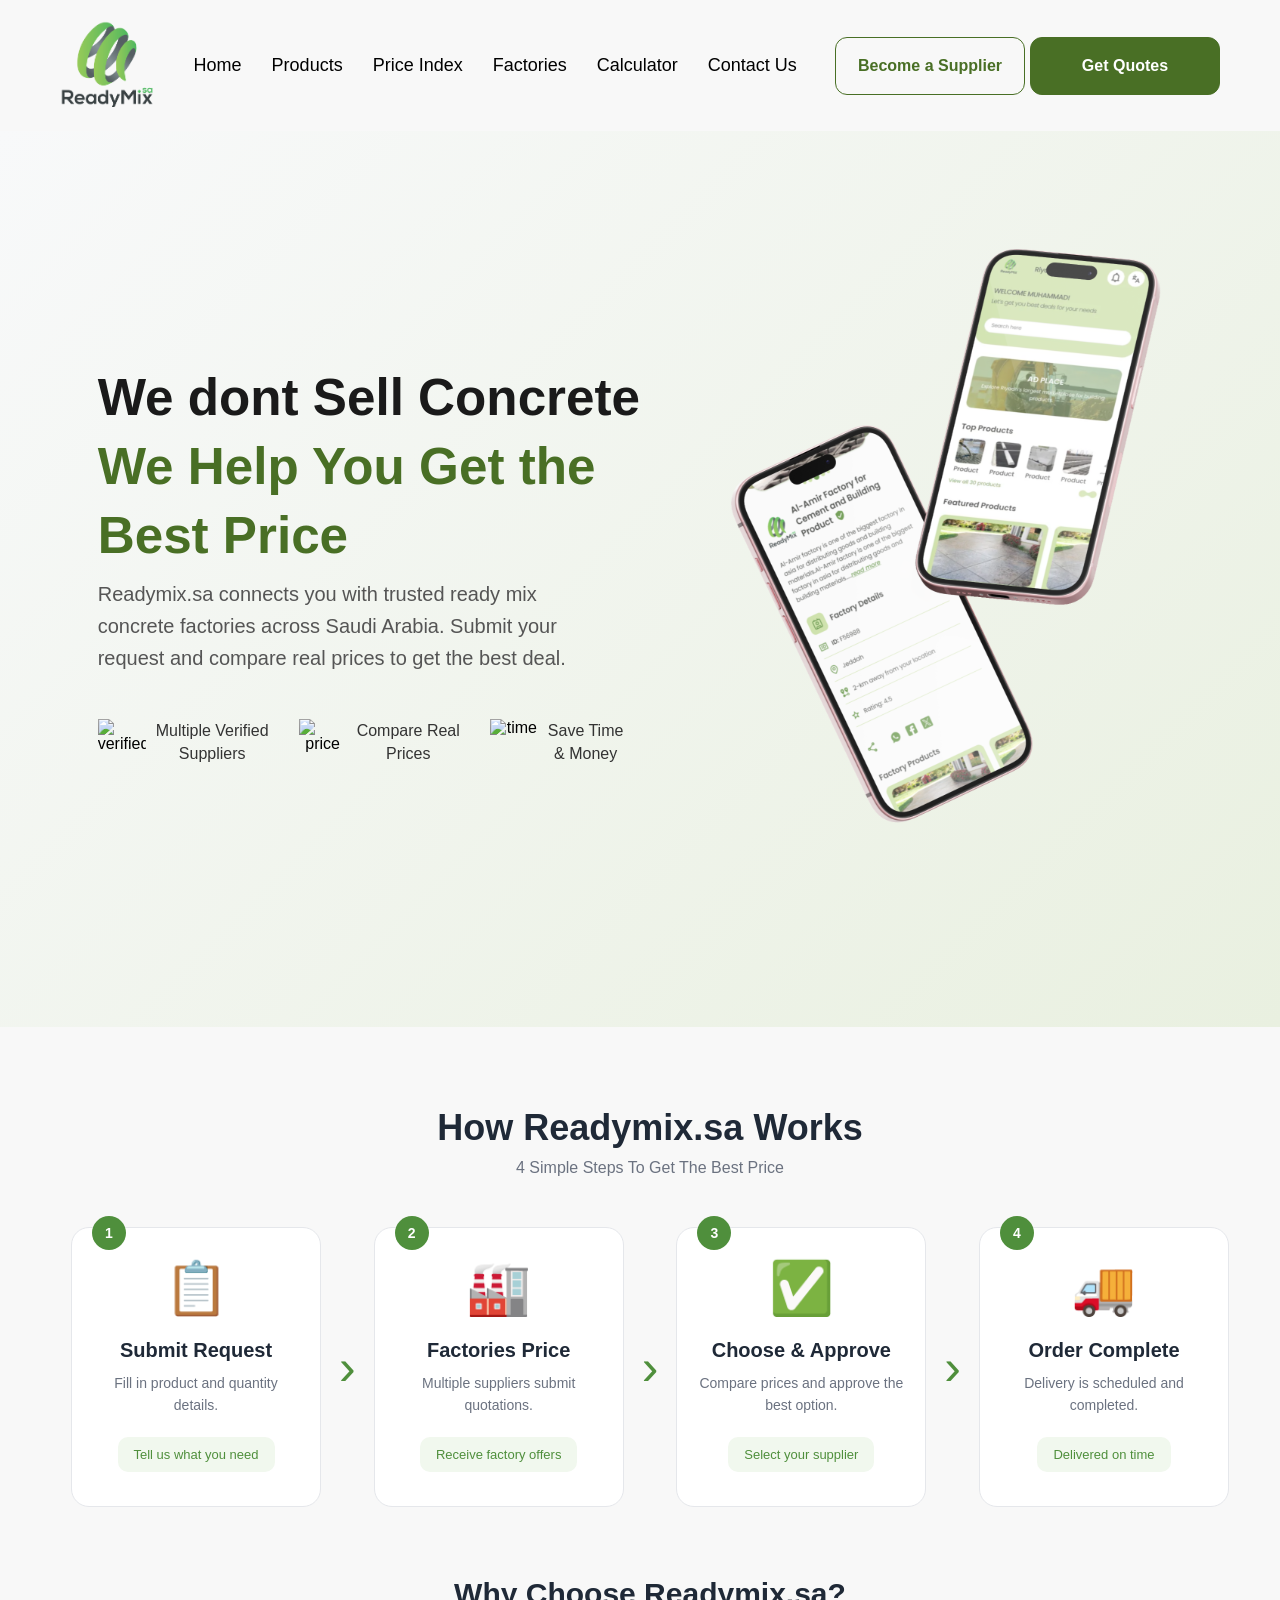
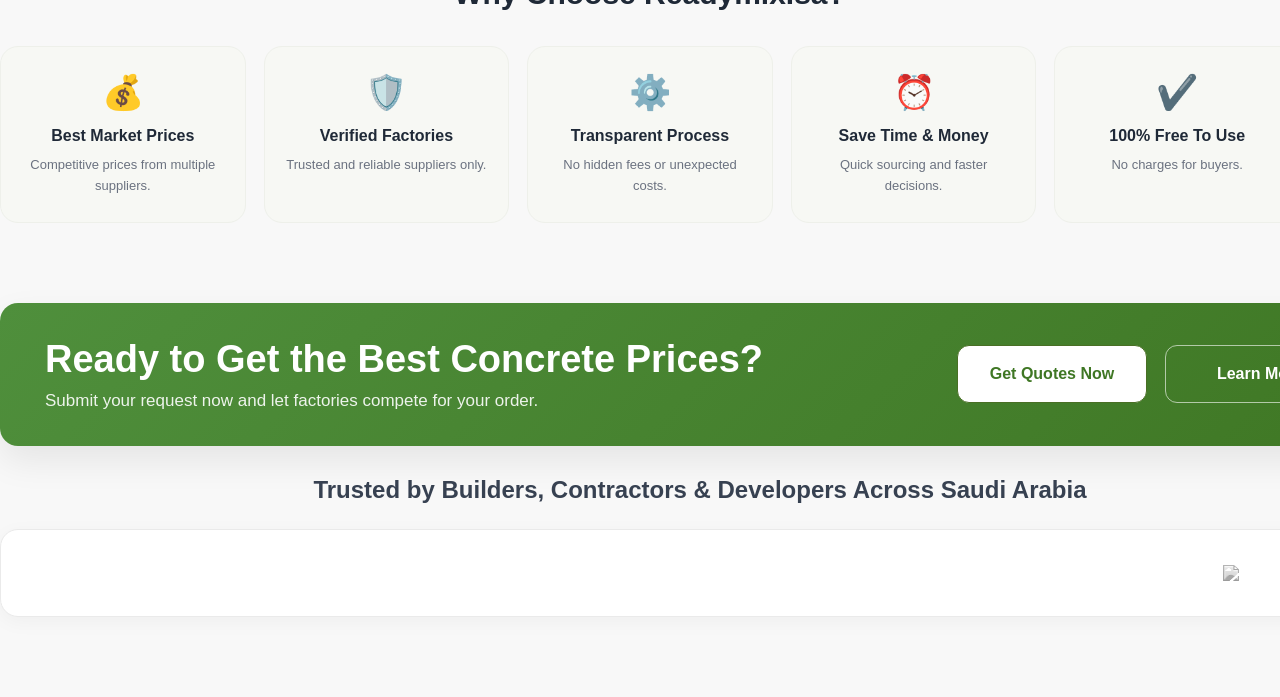
==== index.html @ 7a4d3a3d "First Version" ====
<!doctype html>
<html lang="en">
  <head>
    <meta charset="UTF-8" />
    <meta name="viewport" content="width=device-width, initial-scale=1.0" />
    <title>ReadyMix.sa</title>
    <link rel="stylesheet" href="style.css" />
  </head>
  <body>
    <header>
      <nav>
        <div class="main-nav">
          <div class="logo">
            <img src="readymix.png" class="logo-img" alt="ReadyMix Logo" />
          </div>
          <ul class="nav-links">
            <li><a href="#home">Home</a></li>
            <li><a href="#about">Products</a></li>
            <li><a href="#services">Price Index</a></li>
            <li><a href="#contact">Factories</a></li>
            <li><a href="#contact">Calculator</a></li>
            <li><a href="#contact">Contact Us</a></li>
          </ul>
          <div class="nav-buttons">
            <button class="supplier-btn btn">Become a Supplier</button>
            <button class="quote-btn btn">Get Quotes</button>
          </div>
        </div>
      </nav>
    </header>
    <section class="hero-sec">
      <div class="hero-main">
        <!-- Left Side -->
        <div class="hero-content">
          <h1>We dont Sell Concrete</h1>
          <h1>We Help You Get the</h1>
          <h1>Best Price</h1>
          <p>
            Readymix.sa connects you with trusted ready mix <br />
            concrete factories across Saudi Arabia. Submit your <br />
            request and compare real prices to get the best deal.
          </p>

          <!-- Icons yahan move kiye -->
          <div class="icon-text">
            <div class="icon-texts">
              <img
                width="48"
                height="48"
                src="https://img.icons8.com/color/48/verified-account--v1.png"
                alt="verified"
              />
              <h4>Multiple Verified <br />Suppliers</h4>
            </div>

            <div class="icon-texts">
              <img
                width="48"
                height="48"
                src="https://img.icons8.com/forma-light-filled/24/price-tag.png"
                alt="price"
              />
              <h4>Compare Real <br />Prices</h4>
            </div>

            <div class="icon-texts sec-left">
              <img
                width="48"
                height="48"
                src="https://img.icons8.com/ios-filled/50/time.png"
                alt="time"
              />
              <h4>Save Time <br />& Money</h4>
            </div>
          </div>
        </div>

        <!-- Right Side -->
        <div class="hero-pic">
          <img src="iPhone-15-Mockup.svg" alt="picture" />
        </div>
      </div>
    </section>
  
<section class="work-section">

    <div class="section-title">
        <h2>How Readymix.sa Works</h2>
        <p>4 Simple Steps To Get The Best Price</p>
    </div>

    <div class="steps-wrapper">

        <div class="step-card">
            <span class="step-number">1</span>

            <div class="step-icon">📋</div>

            <h3>Submit Request</h3>

            <p>
                Fill in product and quantity details.
            </p>

            <div class="step-tag">
                Tell us what you need
            </div>
        </div>

        <div class="arrow">›</div>

        <div class="step-card">
            <span class="step-number">2</span>

            <div class="step-icon">🏭</div>

            <h3>Factories Price</h3>

            <p>
                Multiple suppliers submit quotations.
            </p>

            <div class="step-tag">
                Receive factory offers
            </div>
        </div>

        <div class="arrow">›</div>

        <div class="step-card">
            <span class="step-number">3</span>

            <div class="step-icon">✅</div>

            <h3>Choose & Approve</h3>

            <p>
                Compare prices and approve the best option.
            </p>

            <div class="step-tag">
                Select your supplier
            </div>
        </div>

        <div class="arrow">›</div>

        <div class="step-card">
            <span class="step-number">4</span>

            <div class="step-icon">🚚</div>

            <h3>Order Complete</h3>

            <p>
                Delivery is scheduled and completed.
            </p>

            <div class="step-tag">
                Delivered on time
            </div>
        </div>

    </div>

    <div class="why-title">
        <h2>Why Choose Readymix.sa?</h2>
    </div>

    <div class="features-wrapper">

        <div class="feature-card">
            <div class="feature-icon">💰</div>
            <h4>Best Market Prices</h4>
            <p>Competitive prices from multiple suppliers.</p>
        </div>

        <div class="feature-card">
            <div class="feature-icon">🛡️</div>
            <h4>Verified Factories</h4>
            <p>Trusted and reliable suppliers only.</p>
        </div>

        <div class="feature-card">
            <div class="feature-icon">⚙️</div>
            <h4>Transparent Process</h4>
            <p>No hidden fees or unexpected costs.</p>
        </div>

        <div class="feature-card">
            <div class="feature-icon">⏰</div>
            <h4>Save Time & Money</h4>
            <p>Quick sourcing and faster decisions.</p>
        </div>

        <div class="feature-card">
            <div class="feature-icon">✔️</div>
            <h4>100% Free To Use</h4>
            <p>No charges for buyers.</p>
        </div>

    </div>

</section>


<section class="cta-section">

    <div class="cta-box">

        <div class="cta-content">
            <h2>Ready to Get the Best Concrete Prices?</h2>
            <p>
                Submit your request now and let factories compete for your order.
            </p>
        </div>

        <div class="cta-buttons">
            <a href="#" class="btn btn-primary">Get Quotes Now</a>
            <a href="#" class="btn btn-secondary">Learn More</a>
        </div>

    </div>

</section>


<section class="trusted-section">

    <h3>
        Trusted by Builders, Contractors & Developers Across Saudi Arabia
    </h3>

    <div class="brands-box">

        <div class="brand">
            <img src="https://encrypted-tbn0.gstatic.com/images?q=tbn:ANd9GcS13e_h9AqM0HFw5MCdANuKCH2A_4uSfmGEoQ&s" alt="">
        </div>

        <div class="brand">
            <img src="https://images.seeklogo.com/logo-png/61/1/saudi-real-estate-development-fund-logo-png_seeklogo-618331.png" alt="">
        </div>

        <div class="brand">
            <img src="https://encrypted-tbn0.gstatic.com/images?q=tbn:ANd9GcTSb2p3qpDnYirjs_5rP3ldQCaDVnIPJVdYmw&s" alt="">
        </div>

        <div class="brand">
            <img src="https://i.pinimg.com/736x/08/4a/81/084a8132f847678bca70559708e60f66.jpg" alt="">
        </div>

        <div class="brand">
            <img src="https://encrypted-tbn0.gstatic.com/images?q=tbn:ANd9GcSC-v6YUYNw_VxsEtjPanyEe0KlYp-mmCzNjNHKqCQebA&s=10 alt="">
        </div>

    </div>

</section>

  </body>

</html>
---- style.css ----
* {
  margin: 0;
  padding: 0;
  box-sizing: border-box;
}

body {
  font-family: Arial, Helvetica, sans-serif;
}

/* Header */
.logo-img {
  height: 87px;
}
.main-nav {
  display: flex;
  justify-content: space-between;
  align-items: center;
  max-width: 1200px;
  margin: 0 auto;
  padding: 20px;
}
.nav-links {
  display: flex;
  gap: 30px;
  list-style: none;
  align-items: center;
}
.nav-links li a {
  text-decoration: none;
  color: black;
  font-size: 18px;
  font-weight: 500;
  transition: color 0.3s ease;
}
.nav-links li a:hover {
  color: #496f25;
}
.btn {
  padding: 10px 20px;
  border-radius: 8px;
  border: 1px solid #496f25;
  cursor: pointer;
  font-size: 16px;
}
.supplier-btn {
  background: transparent;
  color: #496f25;
  
}
.quote-btn {
  background: #496f25;
  color: white;
}
.nav-buttons{
  display: flex;
  gap: 5px;
}
/* Hero */
.hero-sec {
  background: linear-gradient(135deg, #f8f9fa 0%, #e9f0e0 100%);
  padding: 100px 20px 120px;
  min-height: 700px;
}

.hero-main {
  margin: 0 auto;
  display: grid;
  grid-template-columns: 1fr 1fr;
  /* gap: 60px; */
  align-items: center;
  justify-content: center;
}

/* Left Side */
.hero-content h1 {
  font-size: 3.2rem;
  line-height: 1.05;
  margin-bottom: 15px;
  color: #1a1a1a;
   margin-left: auto;
  
}

.hero-content h1:nth-child(2),
.hero-content h1:nth-child(3) {
  color: #496f25;
}

.hero-content p {
  font-size: 1.25rem;
  line-height: 1.6;
  color: #555;
  margin-bottom: 45px;
  margin-left: auto;
  
}
.hero-content {
   margin-left: auto;
}

/* Icon Section */
.icon-text {
  display: flex;
  align-items: center;
  gap: 30px;
  text-align: center;
}

.icon-texts {
  display: flex;
  align-items: center;
  gap: 10px;
  
  text-align: center;
}

.icon-texts img {
  width: 48px;
  height: 48px;
  flex-shrink: 0;
}

.sec-left {
  margin-left: 0;
}

.icon-text h4 {
  
  line-height: 1.4;
  color: #333;
  font-weight: 500;
}

/* Right Side - Image */
.hero-pic {
  position: relative;
  display: flex;
  justify-content: center;
}

.hero-pic img {
  max-width: 100%;
  height: auto;
  border-radius: 30px;
}

body{
    font-family:Inter,sans-serif;
    background:#ffffff;
}

.work-section{
    width:1300px;
    margin:80px auto;
}

.section-title{
    text-align:center;
    margin-bottom:50px;
}

.section-title h2{
    font-size:36px;
    color:#1f2937;
    margin-bottom:10px;
}

.section-title p{
    color:#6b7280;
    font-size:16px;
}

.steps-wrapper{
    display:flex;
    justify-content:center;
    align-items:center;
    gap:18px;
    margin-bottom:70px;
}

.step-card{
    width:250px;
    min-height:280px;
    background:#fff;
    border:1px solid #e5e7eb;
    border-radius:18px;
    padding:30px 20px;
    text-align:center;
    position:relative;
    transition:.2s ease;
}

.step-card:hover{
    box-shadow:0 8px 20px rgba(0,0,0,.05);
}

.step-number{
    position:absolute;
    top:-12px;
    left:20px;

    width:34px;
    height:34px;

    border-radius:50%;
    background:#4f8f3c;
    color:#fff;

    display:flex;
    align-items:center;
    justify-content:center;

    font-size:14px;
    font-weight:600;
}

.step-icon{
    font-size:52px;
    margin-bottom:20px;
}

.step-card h3{
    font-size:20px;
    margin-bottom:10px;
    color:#1f2937;
}

.step-card p{
    font-size:14px;
    color:#6b7280;
    line-height:1.6;
    margin-bottom:20px;
}

.step-tag{
    display:inline-block;
    background:#f1f8ee;
    color:#4f8f3c;
    padding:10px 16px;
    border-radius:10px;
    font-size:13px;
    font-weight:500;
}

.arrow{
    font-size:50px;
    color:#4f8f3c;
    font-weight:300;
}

.why-title{
    text-align:center;
    margin-bottom:35px;
}

.why-title h2{
    font-size:30px;
    color:#1f2937;
}

.features-wrapper{
    display:flex;
    gap:18px;
}

.feature-card{
    flex:1;
    background:#f7f8f4;
    border-radius:18px;
    padding:25px 20px;
    text-align:center;
    border:1px solid #eef0ea;
    transition:.2s ease;
}

.feature-card:hover{
    box-shadow:0 6px 15px rgba(0,0,0,.04);
}

.feature-icon{
    font-size:34px;
    margin-bottom:15px;
}

.feature-card h4{
    font-size:16px;
    color:#1f2937;
    margin-bottom:10px;
}

.feature-card p{
    font-size:13px;
    color:#6b7280;
    line-height:1.6;
}
*{
    margin:0;
    padding:0;
    box-sizing:border-box;
}

body{
    font-family:Inter,sans-serif;
    background:#f8f8f8;
}

/* 
   CTA SECTION
 */

.cta-section{
    width:1400px;
    margin:80px auto 30px;
}

.cta-box{
    background:linear-gradient(
        135deg,
        #4f8f3c 0%,
        #3f7724 100%
    );

    border-radius:18px;

    padding:35px 45px;

    display:flex;
    justify-content:space-between;
    align-items:center;

    box-shadow:0 15px 35px rgba(0,0,0,.08);
}

.cta-content h2{
    color:#fff;
    font-size:38px;
    font-weight:700;
    margin-bottom:10px;
}

.cta-content p{
    color:rgba(255,255,255,.9);
    font-size:17px;
}

.cta-buttons{
    display:flex;
    gap:18px;
}

.btn{
    width:190px;
    height:58px;

    border-radius:12px;

    display:flex;
    justify-content:center;
    align-items:center;

    text-decoration:none;
    font-weight:600;

    transition:.2s;
}

.btn-primary{
    background:#fff;
    color:#3f7724;
}

.btn-secondary{
    border:1px solid rgba(255,255,255,.6);
    color:#fff;
}

.btn:hover{
    transform:translateY(-2px);
}

/* 
   TRUSTED SECTION
 */

.trusted-section{
    width:1400px;
    margin:0 auto 80px;
    text-align:center;
}

.trusted-section h3{
    font-size:24px;
    font-weight:600;
    color:#374151;
    margin-bottom:25px;
}

.brands-box{
    background:#fff;

    border:1px solid #eaeaea;

    border-radius:18px;

    padding:35px;

    display:flex;
    justify-content:space-between;
    align-items:center;

    box-shadow:0 5px 20px rgba(0,0,0,.04);
}

.brand{
    flex:1;
    display:flex;
    justify-content:center;
    align-items:center;
}

.brand img{
    max-width:100px;
    max-height:100px;
    object-fit:contain;

    opacity:.8;
    filter:grayscale(100%);

    transition:.2s;
}

.brand img:hover{
    opacity:1;
    filter:none;
}
/* Responsive */
/* @media (max-width: 968px) {
  .hero-main {
    grid-template-columns: 1fr;
    gap: 60px;
    text-align: center;
  }

  .icon-text {
    justify-content: center;
  }

  .icon-texts {
    width: 100%;
    justify-content: center;
  }

  .hero-content h1 {
    font-size: 2.6rem;
  }
} */
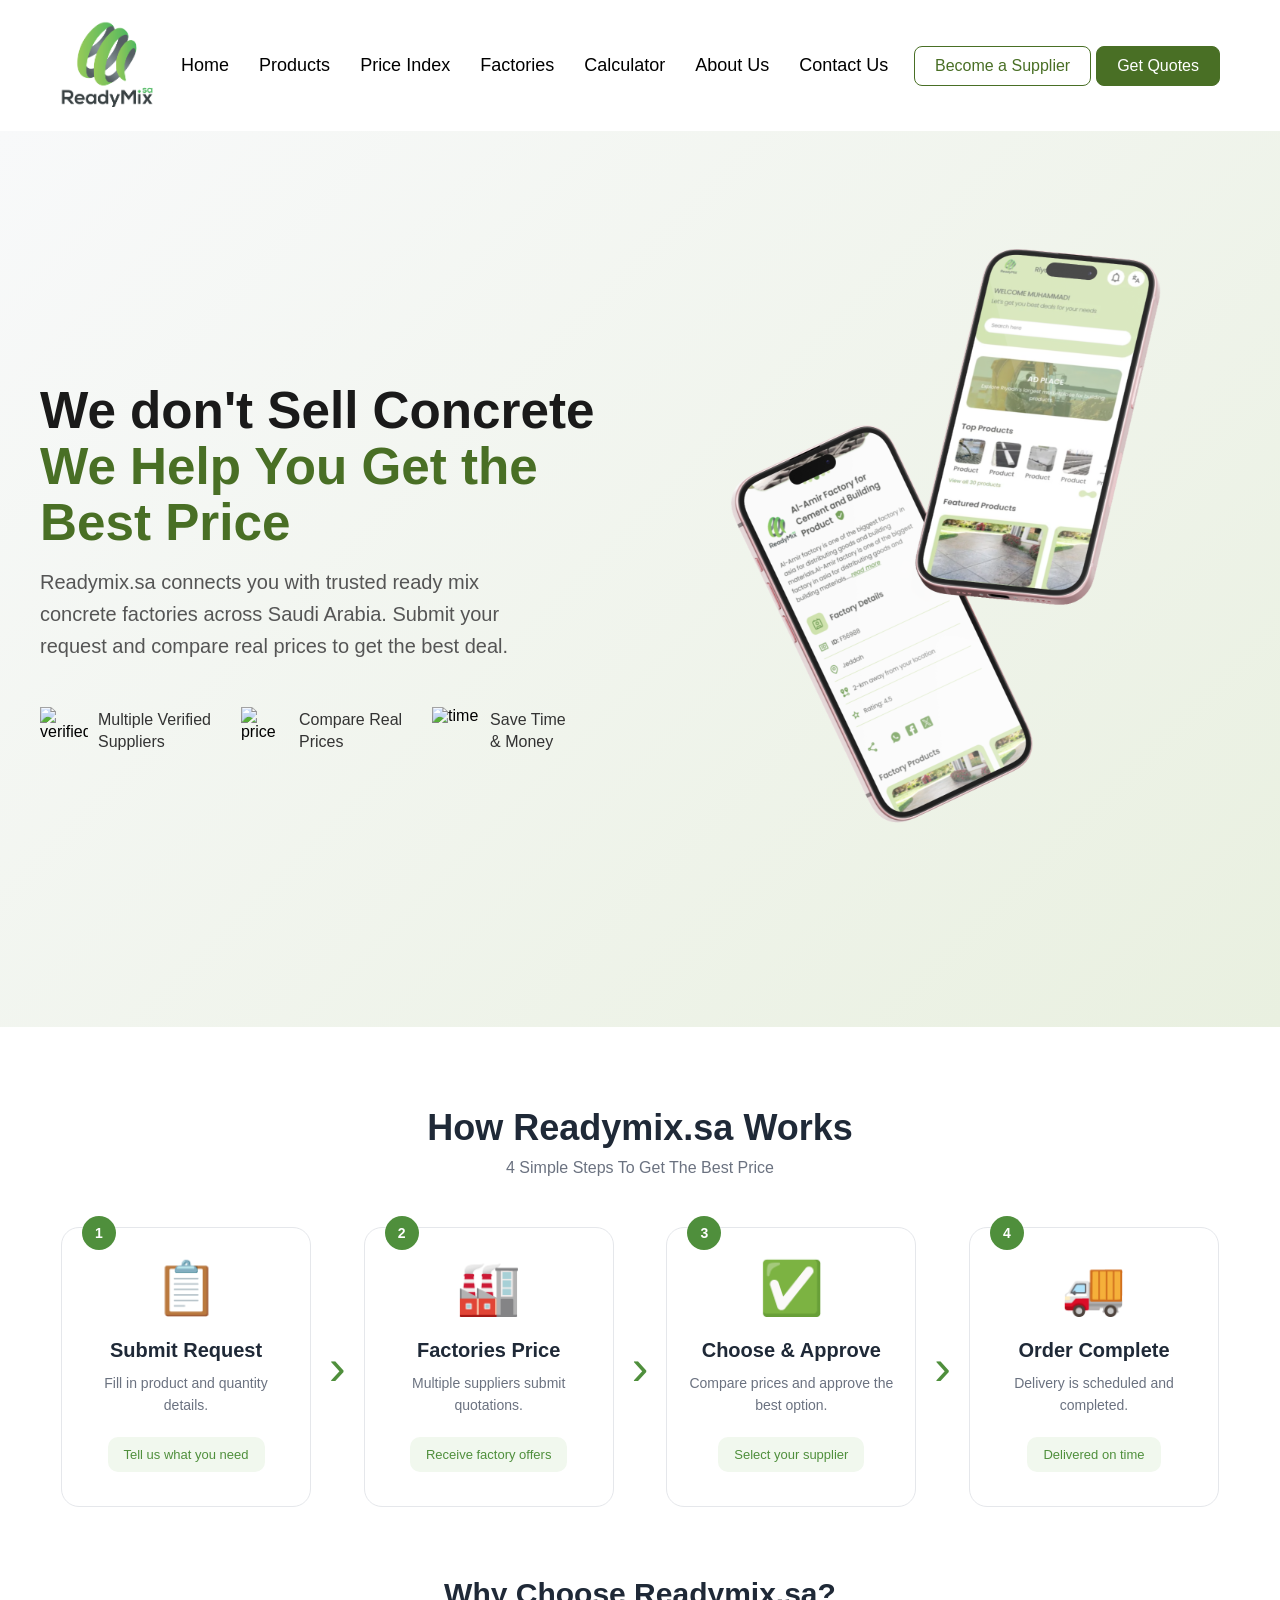
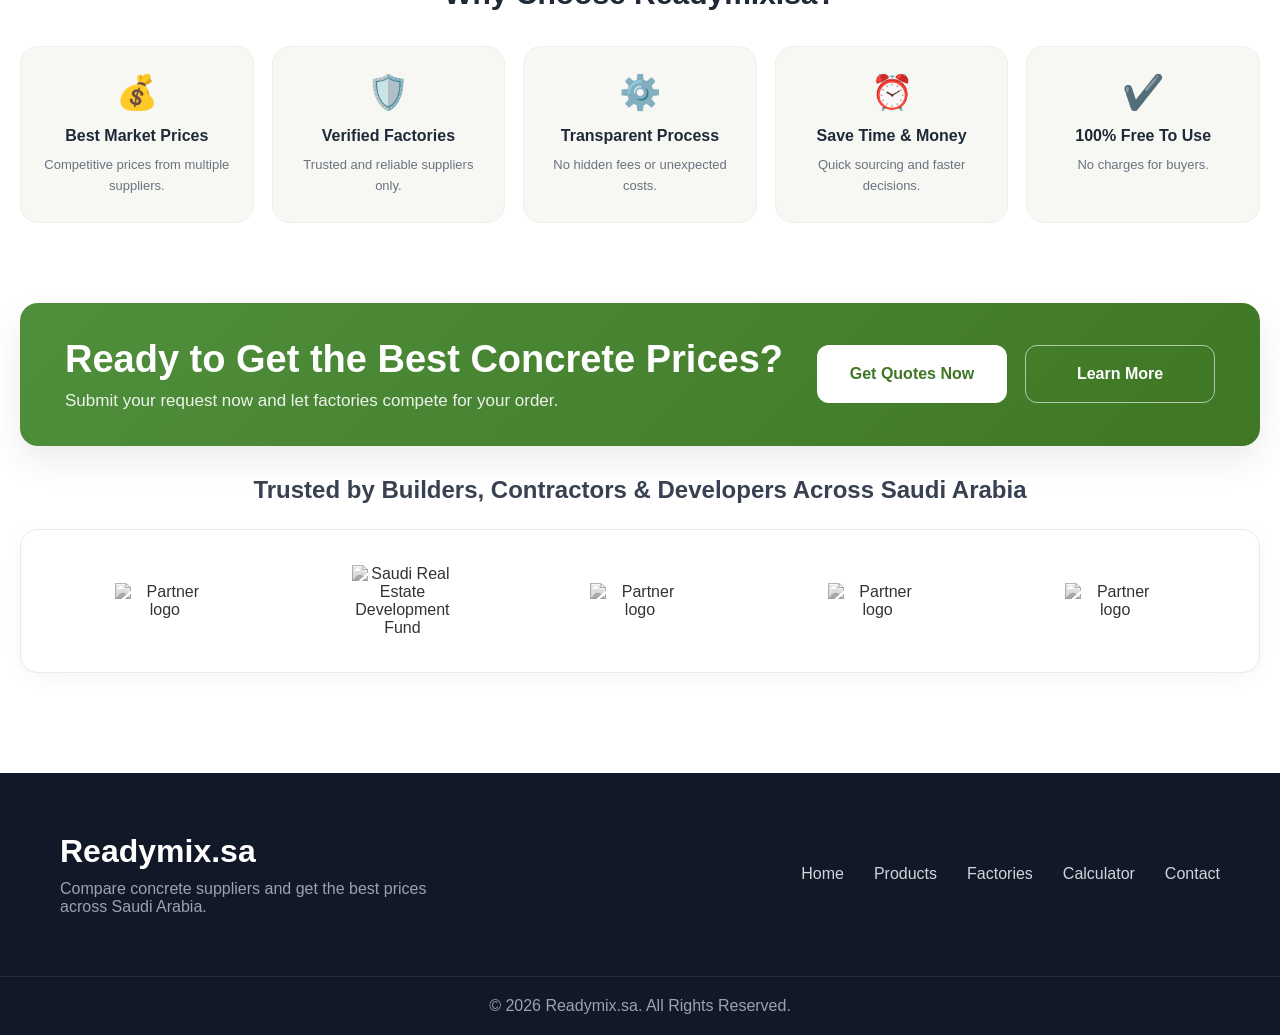
==== commit 45b08fa4: "Added professional About Us page" ====
--- a/index.html
+++ b/index.html
@@ -5,43 +5,82 @@
     <meta name="viewport" content="width=device-width, initial-scale=1.0" />
     <title>ReadyMix.sa</title>
     <link rel="stylesheet" href="style.css" />
+
+    <script src="script.js" defer></script>
   </head>
   <body>
+    <!-- desktop navigation -->
     <header>
       <nav>
         <div class="main-nav">
           <div class="logo">
             <img src="readymix.png" class="logo-img" alt="ReadyMix Logo" />
           </div>
+
           <ul class="nav-links">
             <li><a href="#home">Home</a></li>
-            <li><a href="#about">Products</a></li>
-            <li><a href="#services">Price Index</a></li>
-            <li><a href="#contact">Factories</a></li>
-            <li><a href="#contact">Calculator</a></li>
+            <li><a href="#products">Products</a></li>
+            <li><a href="#price-index">Price Index</a></li>
+            <li><a href="#factories">Factories</a></li>
+            <li><a href="#calculator">Calculator</a></li>
+            <li><a href="about.html">About Us</a></li>
             <li><a href="#contact">Contact Us</a></li>
           </ul>
           <div class="nav-buttons">
             <button class="supplier-btn btn">Become a Supplier</button>
             <button class="quote-btn btn">Get Quotes</button>
           </div>
+          <!-- FIX: accessible hamburger -->
+          <button
+            id="hamburger"
+            class="hamburger"
+            aria-label="Open menu"
+            aria-expanded="false"
+            aria-controls="mobile-menu"
+          >
+            <span></span>
+            <span></span>
+            <span></span>
+          </button>
         </div>
       </nav>
     </header>
-    <section class="hero-sec">
+
+    <div class="menu-overlay" id="menu-overlay"></div>
+
+    <div class="mobile-menu" id="mobile-menu">
+      <div class="mobile-menu-content">
+        <button class="close-btn" id="close-menu" aria-label="Close menu">
+          &times;
+        </button>
+        <ul class="mobile-nav-links">
+          <li><a href="#home">Home</a></li>
+          <li><a href="#products">Products</a></li>
+          <li><a href="#price-index">Price Index</a></li>
+          <li><a href="#factories">Factories</a></li>
+          <li><a href="#calculator">Calculator</a></li>
+          <li><a href="#contact">Contact Us</a></li>
+        </ul>
+        <div class="mobile-nav-buttons">
+          <button class="supplier-btn btn">Become a Supplier</button>
+          <button class="quote-btn btn">Get Quotes</button>
+        </div>
+      </div>
+    </div>
+
+    <section class="hero-sec" id="home">
       <div class="hero-main">
-        <!-- Left Side -->
         <div class="hero-content">
-          <h1>We dont Sell Concrete</h1>
-          <h1>We Help You Get the</h1>
-          <h1>Best Price</h1>
+          <h1>
+            We don't Sell Concrete<br />
+            <span class="accent">We Help You Get the<br />Best Price</span>
+          </h1>
           <p>
-            Readymix.sa connects you with trusted ready mix <br />
-            concrete factories across Saudi Arabia. Submit your <br />
-            request and compare real prices to get the best deal.
+            Readymix.sa connects you with trusted ready mix concrete factories
+            across Saudi Arabia. Submit your request and compare real prices to
+            get the best deal.
           </p>
 
-          <!-- Icons yahan move kiye -->
           <div class="icon-text">
             <div class="icon-texts">
               <img
@@ -77,186 +116,175 @@
 
         <!-- Right Side -->
         <div class="hero-pic">
-          <img src="iPhone-15-Mockup.svg" alt="picture" />
-        </div>
-      </div>
-    </section>
-  
-<section class="work-section">
-
-    <div class="section-title">
+          <img src="iPhone-15-Mockup.svg" alt="App preview on iPhone" />
+        </div>
+      </div>
+    </section>
+
+    <section class="work-section">
+      <div class="section-title">
         <h2>How Readymix.sa Works</h2>
         <p>4 Simple Steps To Get The Best Price</p>
-    </div>
-
-    <div class="steps-wrapper">
-
-        <div class="step-card">
-            <span class="step-number">1</span>
-
-            <div class="step-icon">📋</div>
-
-            <h3>Submit Request</h3>
-
-            <p>
-                Fill in product and quantity details.
-            </p>
-
-            <div class="step-tag">
-                Tell us what you need
-            </div>
+      </div>
+
+      <div class="steps-wrapper">
+        <div class="step-card">
+          <span class="step-number">1</span>
+          <div class="step-icon">📋</div>
+          <h3>Submit Request</h3>
+          <p>Fill in product and quantity details.</p>
+          <div class="step-tag">Tell us what you need</div>
         </div>
 
         <div class="arrow">›</div>
 
         <div class="step-card">
-            <span class="step-number">2</span>
-
-            <div class="step-icon">🏭</div>
-
-            <h3>Factories Price</h3>
-
-            <p>
-                Multiple suppliers submit quotations.
-            </p>
-
-            <div class="step-tag">
-                Receive factory offers
-            </div>
+          <span class="step-number">2</span>
+          <div class="step-icon">🏭</div>
+          <h3>Factories Price</h3>
+          <p>Multiple suppliers submit quotations.</p>
+          <div class="step-tag">Receive factory offers</div>
         </div>
 
         <div class="arrow">›</div>
 
         <div class="step-card">
-            <span class="step-number">3</span>
-
-            <div class="step-icon">✅</div>
-
-            <h3>Choose & Approve</h3>
-
-            <p>
-                Compare prices and approve the best option.
-            </p>
-
-            <div class="step-tag">
-                Select your supplier
-            </div>
+          <span class="step-number">3</span>
+          <div class="step-icon">✅</div>
+          <h3>Choose & Approve</h3>
+          <p>Compare prices and approve the best option.</p>
+          <div class="step-tag">Select your supplier</div>
         </div>
 
         <div class="arrow">›</div>
 
         <div class="step-card">
-            <span class="step-number">4</span>
-
-            <div class="step-icon">🚚</div>
-
-            <h3>Order Complete</h3>
-
-            <p>
-                Delivery is scheduled and completed.
-            </p>
-
-            <div class="step-tag">
-                Delivered on time
-            </div>
-        </div>
-
-    </div>
-
-    <div class="why-title">
+          <span class="step-number">4</span>
+          <div class="step-icon">🚚</div>
+          <h3>Order Complete</h3>
+          <p>Delivery is scheduled and completed.</p>
+          <div class="step-tag">Delivered on time</div>
+        </div>
+      </div>
+
+      <div class="why-title">
         <h2>Why Choose Readymix.sa?</h2>
-    </div>
-
-    <div class="features-wrapper">
-
-        <div class="feature-card">
-            <div class="feature-icon">💰</div>
-            <h4>Best Market Prices</h4>
-            <p>Competitive prices from multiple suppliers.</p>
-        </div>
-
-        <div class="feature-card">
-            <div class="feature-icon">🛡️</div>
-            <h4>Verified Factories</h4>
-            <p>Trusted and reliable suppliers only.</p>
-        </div>
-
-        <div class="feature-card">
-            <div class="feature-icon">⚙️</div>
-            <h4>Transparent Process</h4>
-            <p>No hidden fees or unexpected costs.</p>
-        </div>
-
-        <div class="feature-card">
-            <div class="feature-icon">⏰</div>
-            <h4>Save Time & Money</h4>
-            <p>Quick sourcing and faster decisions.</p>
-        </div>
-
-        <div class="feature-card">
-            <div class="feature-icon">✔️</div>
-            <h4>100% Free To Use</h4>
-            <p>No charges for buyers.</p>
-        </div>
-
-    </div>
-
-</section>
-
-
-<section class="cta-section">
-
-    <div class="cta-box">
-
+      </div>
+
+      <div class="features-wrapper">
+        <div class="feature-card">
+          <div class="feature-icon">💰</div>
+          <h4>Best Market Prices</h4>
+          <p>Competitive prices from multiple suppliers.</p>
+        </div>
+
+        <div class="feature-card">
+          <div class="feature-icon">🛡️</div>
+          <h4>Verified Factories</h4>
+          <p>Trusted and reliable suppliers only.</p>
+        </div>
+
+        <div class="feature-card">
+          <div class="feature-icon">⚙️</div>
+          <h4>Transparent Process</h4>
+          <p>No hidden fees or unexpected costs.</p>
+        </div>
+
+        <div class="feature-card">
+          <div class="feature-icon">⏰</div>
+          <h4>Save Time & Money</h4>
+          <p>Quick sourcing and faster decisions.</p>
+        </div>
+
+        <div class="feature-card">
+          <div class="feature-icon">✔️</div>
+          <h4>100% Free To Use</h4>
+          <p>No charges for buyers.</p>
+        </div>
+      </div>
+    </section>
+
+    <section class="cta-section">
+      <div class="cta-box">
         <div class="cta-content">
-            <h2>Ready to Get the Best Concrete Prices?</h2>
-            <p>
-                Submit your request now and let factories compete for your order.
-            </p>
+          <h2>Ready to Get the Best Concrete Prices?</h2>
+          <p>
+            Submit your request now and let factories compete for your order.
+          </p>
         </div>
 
         <div class="cta-buttons">
-            <a href="#" class="btn btn-primary">Get Quotes Now</a>
-            <a href="#" class="btn btn-secondary">Learn More</a>
-        </div>
-
-    </div>
-
-</section>
-
-
-<section class="trusted-section">
-
-    <h3>
-        Trusted by Builders, Contractors & Developers Across Saudi Arabia
-    </h3>
-
-    <div class="brands-box">
-
-        <div class="brand">
-            <img src="https://encrypted-tbn0.gstatic.com/images?q=tbn:ANd9GcS13e_h9AqM0HFw5MCdANuKCH2A_4uSfmGEoQ&s" alt="">
-        </div>
-
-        <div class="brand">
-            <img src="https://images.seeklogo.com/logo-png/61/1/saudi-real-estate-development-fund-logo-png_seeklogo-618331.png" alt="">
-        </div>
-
-        <div class="brand">
-            <img src="https://encrypted-tbn0.gstatic.com/images?q=tbn:ANd9GcTSb2p3qpDnYirjs_5rP3ldQCaDVnIPJVdYmw&s" alt="">
-        </div>
-
-        <div class="brand">
-            <img src="https://i.pinimg.com/736x/08/4a/81/084a8132f847678bca70559708e60f66.jpg" alt="">
-        </div>
-
-        <div class="brand">
-            <img src="https://encrypted-tbn0.gstatic.com/images?q=tbn:ANd9GcSC-v6YUYNw_VxsEtjPanyEe0KlYp-mmCzNjNHKqCQebA&s=10 alt="">
-        </div>
-
-    </div>
-
-</section>
-
+          <a href="#" class="cta-btn cta-btn-primary">Get Quotes Now</a>
+          <a href="#" class="cta-btn cta-btn-secondary">Learn More</a>
+        </div>
+      </div>
+    </section>
+
+    <section class="trusted-section">
+      <h3>
+        Trusted by Builders, Contractors &amp; Developers Across Saudi Arabia
+      </h3>
+
+      <div class="brands-box">
+        <div class="brand">
+          <img
+            src="https://encrypted-tbn0.gstatic.com/images?q=tbn:ANd9GcS13e_h9AqM0HFw5MCdANuKCH2A_4uSfmGEoQ&s"
+            alt="Partner logo"
+          />
+        </div>
+
+        <div class="brand">
+          <img
+            src="https://images.seeklogo.com/logo-png/61/1/saudi-real-estate-development-fund-logo-png_seeklogo-618331.png"
+            alt="Saudi Real Estate Development Fund"
+          />
+        </div>
+
+        <div class="brand">
+          <img
+            src="https://encrypted-tbn0.gstatic.com/images?q=tbn:ANd9GcTSb2p3qpDnYirjs_5rP3ldQCaDVnIPJVdYmw&s"
+            alt="Partner logo"
+          />
+        </div>
+
+        <div class="brand">
+          <img
+            src="https://i.pinimg.com/736x/08/4a/81/084a8132f847678bca70559708e60f66.jpg"
+            alt="Partner logo"
+          />
+        </div>
+
+        <div class="brand">
+          <img
+            src="https://encrypted-tbn0.gstatic.com/images?q=tbn:ANd9GcSC-v6YUYNw_VxsEtjPanyEe0KlYp-mmCzNjNHKqCQebA&s=10"
+            alt="Partner logo"
+          />
+        </div>
+      </div>
+    </section>
+
+    <footer class="footer" id="contact">
+      <div class="footer-container">
+        <div class="footer-logo">
+          <h2>Readymix.sa</h2>
+          <p>
+            Compare concrete suppliers and get the best prices across Saudi
+            Arabia.
+          </p>
+        </div>
+
+        <div class="footer-links">
+          <a href="#home">Home</a>
+          <a href="#products">Products</a>
+          <a href="#factories">Factories</a>
+          <a href="#calculator">Calculator</a>
+          <a href="#contact">Contact</a>
+        </div>
+      </div>
+
+      <div class="footer-bottom">
+        <p>© 2026 Readymix.sa. All Rights Reserved.</p>
+      </div>
+    </footer>
   </body>
-
 </html>
--- a/style.css
+++ b/style.css
@@ -5,13 +5,15 @@
 }
 
 body {
-  font-family: Arial, Helvetica, sans-serif;
-}
-
-/* Header */
+  font-family: Inter, Arial, Helvetica, sans-serif;
+  background: #ffffff;
+}
+
+/* ============ HEADER / NAV ============ */
 .logo-img {
   height: 87px;
 }
+
 .main-nav {
   display: flex;
   justify-content: space-between;
@@ -20,12 +22,14 @@
   margin: 0 auto;
   padding: 20px;
 }
+
 .nav-links {
   display: flex;
   gap: 30px;
   list-style: none;
   align-items: center;
 }
+
 .nav-links li a {
   text-decoration: none;
   color: black;
@@ -33,9 +37,11 @@
   font-weight: 500;
   transition: color 0.3s ease;
 }
+
 .nav-links li a:hover {
   color: #496f25;
 }
+
 .btn {
   padding: 10px 20px;
   border-radius: 8px;
@@ -43,20 +49,130 @@
   cursor: pointer;
   font-size: 16px;
 }
+
 .supplier-btn {
   background: transparent;
   color: #496f25;
-  
-}
+}
+
 .quote-btn {
   background: #496f25;
   color: white;
 }
-.nav-buttons{
+
+.nav-buttons {
   display: flex;
   gap: 5px;
 }
-/* Hero */
+
+/* ============ HAMBURGER ============ */
+.hamburger {
+  display: none;
+  flex-direction: column;
+  gap: 5px;
+  background: none;
+  border: none;
+  cursor: pointer;
+  padding: 10px;
+}
+
+.hamburger span {
+  width: 28px;
+  height: 3px;
+  background-color: black;
+  transition: 0.3s;
+}
+
+/* ============ MOBILE MENU ============ */
+.mobile-menu {
+  position: fixed;
+  top: 0;
+  right: -110%;
+  width: min(400px, 85vw);
+  height: 100vh;
+  background: #3f7724;
+  box-shadow: -5px 0 15px rgba(0, 0, 0, 0.2);
+  transition: right 0.4s ease;
+  z-index: 2000;
+  padding: 20px;
+}
+
+.mobile-menu.active {
+  right: 0;
+}
+
+.mobile-menu-content {
+  position: relative;
+  height: 100%;
+  padding-top: 50px;
+}
+
+.mobile-nav-links {
+  list-style: none;
+}
+
+.mobile-nav-links li {
+  margin-bottom: 18px;
+}
+
+.mobile-nav-links a {
+  color: #fff;
+  text-decoration: none;
+  font-size: 20px;
+  font-weight: 500;
+}
+
+.close-btn {
+  position: absolute;
+  top: 0;
+  right: 0;
+  font-size: 30px;
+  line-height: 1;
+  color: #fff;
+  background: none;
+  border: none;
+  cursor: pointer;
+}
+
+.mobile-nav-buttons {
+  margin-top: 30px;
+  display: flex;
+  flex-direction: column;
+  gap: 15px;
+}
+
+.mobile-nav-buttons .supplier-btn {
+  border-color: #fff;
+  color: #fff;
+}
+
+.mobile-nav-buttons .quote-btn {
+  background: #fff;
+  color: #3f7724;
+  border-color: #fff;
+}
+
+/* dark overlay behind the open menu */
+.menu-overlay {
+  position: fixed;
+  inset: 0;
+  background: rgba(0, 0, 0, 0.45);
+  opacity: 0;
+  visibility: hidden;
+  transition: opacity 0.3s ease;
+  z-index: 1500;
+}
+
+.menu-overlay.active {
+  opacity: 1;
+  visibility: visible;
+}
+
+body.menu-open {
+  overflow: hidden;
+}
+
+/* ============ HERO ============ */
 .hero-sec {
   background: linear-gradient(135deg, #f8f9fa 0%, #e9f0e0 100%);
   padding: 100px 20px 120px;
@@ -64,26 +180,23 @@
 }
 
 .hero-main {
+  max-width: 1200px;
   margin: 0 auto;
   display: grid;
   grid-template-columns: 1fr 1fr;
-  /* gap: 60px; */
-  align-items: center;
-  justify-content: center;
-}
-
-/* Left Side */
+  align-items: center;
+  gap: 40px;
+}
+
 .hero-content h1 {
   font-size: 3.2rem;
-  line-height: 1.05;
+  line-height: 1.1;
   margin-bottom: 15px;
   color: #1a1a1a;
-   margin-left: auto;
-  
-}
-
-.hero-content h1:nth-child(2),
-.hero-content h1:nth-child(3) {
+}
+
+/* the colored part of the headline */
+.hero-content h1 .accent {
   color: #496f25;
 }
 
@@ -92,27 +205,20 @@
   line-height: 1.6;
   color: #555;
   margin-bottom: 45px;
-  margin-left: auto;
-  
-}
-.hero-content {
-   margin-left: auto;
-}
-
-/* Icon Section */
+  max-width: 480px;
+}
+
 .icon-text {
   display: flex;
   align-items: center;
   gap: 30px;
-  text-align: center;
 }
 
 .icon-texts {
   display: flex;
   align-items: center;
   gap: 10px;
-  
-  text-align: center;
+  text-align: left;
 }
 
 .icon-texts img {
@@ -121,20 +227,13 @@
   flex-shrink: 0;
 }
 
-.sec-left {
-  margin-left: 0;
-}
-
 .icon-text h4 {
-  
   line-height: 1.4;
   color: #333;
   font-weight: 500;
 }
 
-/* Right Side - Image */
 .hero-pic {
-  position: relative;
   display: flex;
   justify-content: center;
 }
@@ -145,313 +244,354 @@
   border-radius: 30px;
 }
 
-body{
-    font-family:Inter,sans-serif;
-    background:#ffffff;
-}
-
-.work-section{
-    width:1300px;
-    margin:80px auto;
-}
-
-.section-title{
-    text-align:center;
-    margin-bottom:50px;
-}
-
-.section-title h2{
-    font-size:36px;
-    color:#1f2937;
-    margin-bottom:10px;
-}
-
-.section-title p{
-    color:#6b7280;
-    font-size:16px;
-}
-
-.steps-wrapper{
-    display:flex;
-    justify-content:center;
-    align-items:center;
-    gap:18px;
-    margin-bottom:70px;
-}
-
-.step-card{
-    width:250px;
-    min-height:280px;
-    background:#fff;
-    border:1px solid #e5e7eb;
-    border-radius:18px;
-    padding:30px 20px;
-    text-align:center;
-    position:relative;
-    transition:.2s ease;
-}
-
-.step-card:hover{
-    box-shadow:0 8px 20px rgba(0,0,0,.05);
-}
-
-.step-number{
-    position:absolute;
-    top:-12px;
-    left:20px;
-
-    width:34px;
-    height:34px;
-
-    border-radius:50%;
-    background:#4f8f3c;
-    color:#fff;
-
-    display:flex;
-    align-items:center;
-    justify-content:center;
-
-    font-size:14px;
-    font-weight:600;
-}
-
-.step-icon{
-    font-size:52px;
-    margin-bottom:20px;
-}
-
-.step-card h3{
-    font-size:20px;
-    margin-bottom:10px;
-    color:#1f2937;
-}
-
-.step-card p{
-    font-size:14px;
-    color:#6b7280;
-    line-height:1.6;
-    margin-bottom:20px;
-}
-
-.step-tag{
-    display:inline-block;
-    background:#f1f8ee;
-    color:#4f8f3c;
-    padding:10px 16px;
-    border-radius:10px;
-    font-size:13px;
-    font-weight:500;
-}
-
-.arrow{
-    font-size:50px;
-    color:#4f8f3c;
-    font-weight:300;
-}
-
-.why-title{
-    text-align:center;
-    margin-bottom:35px;
-}
-
-.why-title h2{
-    font-size:30px;
-    color:#1f2937;
-}
-
-.features-wrapper{
-    display:flex;
-    gap:18px;
-}
-
-.feature-card{
-    flex:1;
-    background:#f7f8f4;
-    border-radius:18px;
-    padding:25px 20px;
-    text-align:center;
-    border:1px solid #eef0ea;
-    transition:.2s ease;
-}
-
-.feature-card:hover{
-    box-shadow:0 6px 15px rgba(0,0,0,.04);
-}
-
-.feature-icon{
-    font-size:34px;
-    margin-bottom:15px;
-}
-
-.feature-card h4{
-    font-size:16px;
-    color:#1f2937;
-    margin-bottom:10px;
-}
-
-.feature-card p{
-    font-size:13px;
-    color:#6b7280;
-    line-height:1.6;
-}
-*{
-    margin:0;
-    padding:0;
-    box-sizing:border-box;
-}
-
-body{
-    font-family:Inter,sans-serif;
-    background:#f8f8f8;
-}
-
-/* 
-   CTA SECTION
- */
-
-.cta-section{
-    width:1400px;
-    margin:80px auto 30px;
-}
-
-.cta-box{
-    background:linear-gradient(
-        135deg,
-        #4f8f3c 0%,
-        #3f7724 100%
-    );
-
-    border-radius:18px;
-
-    padding:35px 45px;
-
-    display:flex;
-    justify-content:space-between;
-    align-items:center;
-
-    box-shadow:0 15px 35px rgba(0,0,0,.08);
-}
-
-.cta-content h2{
-    color:#fff;
-    font-size:38px;
-    font-weight:700;
-    margin-bottom:10px;
-}
-
-.cta-content p{
-    color:rgba(255,255,255,.9);
-    font-size:17px;
-}
-
-.cta-buttons{
-    display:flex;
-    gap:18px;
-}
-
-.btn{
-    width:190px;
-    height:58px;
-
-    border-radius:12px;
-
-    display:flex;
-    justify-content:center;
-    align-items:center;
-
-    text-decoration:none;
-    font-weight:600;
-
-    transition:.2s;
-}
-
-.btn-primary{
-    background:#fff;
-    color:#3f7724;
-}
-
-.btn-secondary{
-    border:1px solid rgba(255,255,255,.6);
-    color:#fff;
-}
-
-.btn:hover{
-    transform:translateY(-2px);
-}
-
-/* 
-   TRUSTED SECTION
- */
-
-.trusted-section{
-    width:1400px;
-    margin:0 auto 80px;
-    text-align:center;
-}
-
-.trusted-section h3{
-    font-size:24px;
-    font-weight:600;
-    color:#374151;
-    margin-bottom:25px;
-}
-
-.brands-box{
-    background:#fff;
-
-    border:1px solid #eaeaea;
-
-    border-radius:18px;
-
-    padding:35px;
-
-    display:flex;
-    justify-content:space-between;
-    align-items:center;
-
-    box-shadow:0 5px 20px rgba(0,0,0,.04);
-}
-
-.brand{
-    flex:1;
-    display:flex;
-    justify-content:center;
-    align-items:center;
-}
-
-.brand img{
-    max-width:100px;
-    max-height:100px;
-    object-fit:contain;
-
-    opacity:.8;
-    filter:grayscale(100%);
-
-    transition:.2s;
-}
-
-.brand img:hover{
-    opacity:1;
-    filter:none;
-}
-/* Responsive */
-/* @media (max-width: 968px) {
+/* ============ HOW IT WORKS ============ */
+.work-section {
+  max-width: 1300px; /* FIX: max-width, not a hard 1300px */
+  margin: 80px auto;
+  padding: 0 20px;
+}
+
+.section-title {
+  text-align: center;
+  margin-bottom: 50px;
+}
+
+.section-title h2 {
+  font-size: 36px;
+  color: #1f2937;
+  margin-bottom: 10px;
+}
+
+.section-title p {
+  color: #6b7280;
+  font-size: 16px;
+}
+
+.steps-wrapper {
+  display: flex;
+  justify-content: center;
+  align-items: center;
+  gap: 18px;
+  margin-bottom: 70px;
+  flex-wrap: wrap;
+}
+
+.step-card {
+  width: 250px;
+  min-height: 280px;
+  background: #fff;
+  border: 1px solid #e5e7eb;
+  border-radius: 18px;
+  padding: 30px 20px;
+  text-align: center;
+  position: relative;
+  transition: 0.2s ease;
+}
+
+.step-card:hover {
+  box-shadow: 0 8px 20px rgba(0, 0, 0, 0.05);
+}
+
+.step-number {
+  position: absolute;
+  top: -12px;
+  left: 20px;
+  width: 34px;
+  height: 34px;
+  border-radius: 50%;
+  background: #4f8f3c;
+  color: #fff;
+  display: flex;
+  align-items: center;
+  justify-content: center;
+  font-size: 14px;
+  font-weight: 600;
+}
+
+.step-icon {
+  font-size: 52px;
+  margin-bottom: 20px;
+}
+
+.step-card h3 {
+  font-size: 20px;
+  margin-bottom: 10px;
+  color: #1f2937;
+}
+
+.step-card p {
+  font-size: 14px;
+  color: #6b7280;
+  line-height: 1.6;
+  margin-bottom: 20px;
+}
+
+.step-tag {
+  display: inline-block;
+  background: #f1f8ee;
+  color: #4f8f3c;
+  padding: 10px 16px;
+  border-radius: 10px;
+  font-size: 13px;
+  font-weight: 500;
+}
+
+.arrow {
+  font-size: 50px;
+  color: #4f8f3c;
+  font-weight: 300;
+}
+
+/* ============ WHY CHOOSE ============ */
+.why-title {
+  text-align: center;
+  margin-bottom: 35px;
+}
+
+.why-title h2 {
+  font-size: 30px;
+  color: #1f2937;
+}
+
+.features-wrapper {
+  display: flex;
+  gap: 18px;
+  flex-wrap: wrap;
+}
+
+.feature-card {
+  flex: 1 1 200px;
+  background: #f7f8f4;
+  border-radius: 18px;
+  padding: 25px 20px;
+  text-align: center;
+  border: 1px solid #eef0ea;
+  transition: 0.2s ease;
+}
+
+.feature-card:hover {
+  box-shadow: 0 6px 15px rgba(0, 0, 0, 0.04);
+}
+
+.feature-icon {
+  font-size: 34px;
+  margin-bottom: 15px;
+}
+
+.feature-card h4 {
+  font-size: 16px;
+  color: #1f2937;
+  margin-bottom: 10px;
+}
+
+.feature-card p {
+  font-size: 13px;
+  color: #6b7280;
+  line-height: 1.6;
+}
+
+/* ============ CTA ============ */
+.cta-section {
+  max-width: 1400px; /* FIX: fluid, no horizontal scroll */
+  margin: 80px auto 30px;
+  padding: 0 20px;
+}
+
+.cta-box {
+  background: linear-gradient(135deg, #4f8f3c 0%, #3f7724 100%);
+  border-radius: 18px;
+  padding: 35px 45px;
+  display: flex;
+  justify-content: space-between;
+  align-items: center;
+  gap: 25px;
+  flex-wrap: wrap;
+  box-shadow: 0 15px 35px rgba(0, 0, 0, 0.08);
+}
+
+.cta-content h2 {
+  color: #fff;
+  font-size: 38px;
+  font-weight: 700;
+  margin-bottom: 10px;
+}
+
+.cta-content p {
+  color: rgba(255, 255, 255, 0.9);
+  font-size: 17px;
+}
+
+.cta-buttons {
+  display: flex;
+  gap: 18px;
+}
+
+/* FIX #4: renamed from .btn — these were overriding the NAV buttons */
+.cta-btn {
+  width: 190px;
+  height: 58px;
+  border-radius: 12px;
+  display: flex;
+  justify-content: center;
+  align-items: center;
+  text-decoration: none;
+  font-weight: 600;
+  transition: 0.2s;
+}
+
+.cta-btn-primary {
+  background: #fff;
+  color: #3f7724;
+}
+
+.cta-btn-secondary {
+  border: 1px solid rgba(255, 255, 255, 0.6);
+  color: #fff;
+}
+
+.cta-btn:hover {
+  transform: translateY(-2px);
+}
+
+/* ============ TRUSTED ============ */
+.trusted-section {
+  max-width: 1400px;
+  margin: 0 auto 80px;
+  padding: 0 20px;
+  text-align: center;
+}
+
+.trusted-section h3 {
+  font-size: 24px;
+  font-weight: 600;
+  color: #374151;
+  margin-bottom: 25px;
+}
+
+.brands-box {
+  background: #fff;
+  border: 1px solid #eaeaea;
+  border-radius: 18px;
+  padding: 35px;
+  display: flex;
+  justify-content: space-between;
+  align-items: center;
+  gap: 20px;
+  flex-wrap: wrap;
+  box-shadow: 0 5px 20px rgba(0, 0, 0, 0.04);
+}
+
+.brand {
+  flex: 1;
+  display: flex;
+  justify-content: center;
+  align-items: center;
+}
+
+.brand img {
+  max-width: 100px;
+  max-height: 100px;
+  object-fit: contain;
+  opacity: 0.8;
+  filter: grayscale(100%);
+  transition: 0.2s;
+}
+
+.brand img:hover {
+  opacity: 1;
+  filter: none;
+}
+
+/* ============ FOOTER ============ */
+.footer {
+  background: #111827;
+  color: white;
+  margin-top: 100px;
+}
+
+.footer-container {
+  max-width: 1200px;
+  margin: auto;
+  padding: 60px 20px;
+  display: flex;
+  justify-content: space-between;
+  align-items: center;
+  gap: 30px;
+  flex-wrap: wrap;
+}
+
+.footer-logo h2 {
+  font-size: 32px;
+  margin-bottom: 10px;
+}
+
+.footer-logo p {
+  color: #9ca3af;
+  max-width: 400px;
+}
+
+.footer-links {
+  display: flex;
+  gap: 30px;
+  flex-wrap: wrap;
+}
+
+.footer-links a {
+  text-decoration: none;
+  color: #d1d5db;
+  transition: 0.3s;
+}
+
+.footer-links a:hover {
+  color: #4f8f3c;
+}
+
+.footer-bottom {
+  border-top: 1px solid rgba(255, 255, 255, 0.08);
+  text-align: center;
+  padding: 20px;
+}
+
+.footer-bottom p {
+  color: #9ca3af;
+}
+
+/* ============ RESPONSIVE ============ */
+@media (max-width: 1000px) {
+  .nav-links,
+  .nav-buttons {
+    display: none;
+  }
+
+  .hamburger {
+    display: flex;
+  }
+
   .hero-main {
     grid-template-columns: 1fr;
-    gap: 60px;
     text-align: center;
+  }
+
+  .hero-content h1 {
+    font-size: 2.4rem;
   }
 
   .icon-text {
     justify-content: center;
-  }
-
-  .icon-texts {
-    width: 100%;
-    justify-content: center;
-  }
-
-  .hero-content h1 {
-    font-size: 2.6rem;
-  }
-} */
+    flex-wrap: wrap;
+  }
+
+  .arrow {
+    display: none;
+  }
+
+  .cta-box {
+    flex-direction: column;
+    text-align: center;
+  }
+
+  .cta-content h2 {
+    font-size: 28px;
+  }
+}
+
